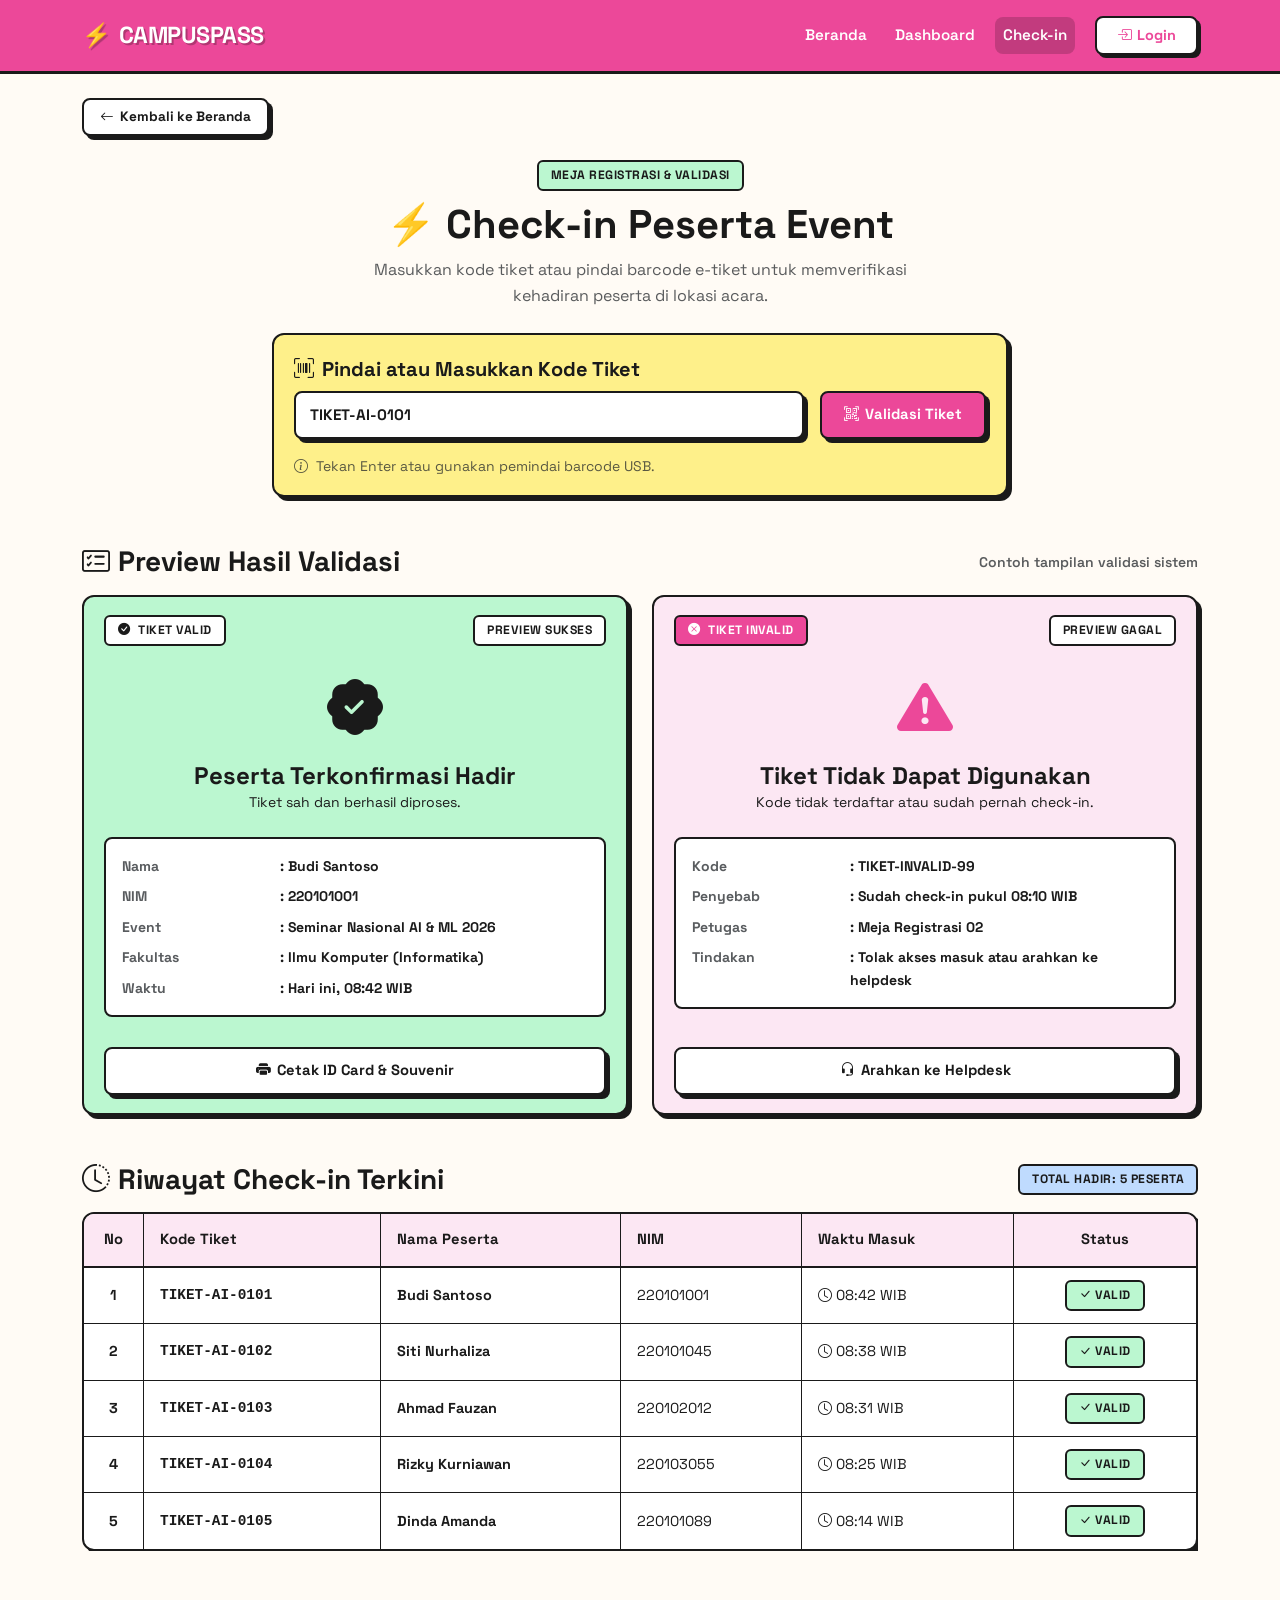
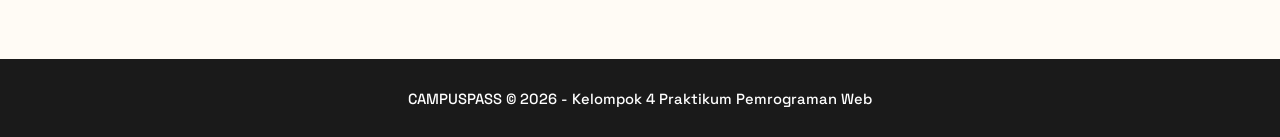
==== checkin.html @ 4d28476f "Nambahin halaman detail event sama check in cek dulu lang, kalo ada anomali WA gw aja. jalan jalan k" ====
<!DOCTYPE html>
<html lang="id">
<head>
  <meta charset="UTF-8">
  <meta name="viewport" content="width=device-width, initial-scale=1.0">
  <title>Check-in Peserta: CAMPUSPASS</title>
  <link rel="preconnect" href="https://fonts.googleapis.com">
  <link rel="preconnect" href="https://fonts.gstatic.com" crossorigin>
  <link href="https://fonts.googleapis.com/css2?family=Space+Grotesk:wght@400;500;600;700&display=swap" rel="stylesheet">
  <link href="https://cdn.jsdelivr.net/npm/bootstrap@5.3.3/dist/css/bootstrap.min.css" rel="stylesheet">
  <link href="https://cdn.jsdelivr.net/npm/bootstrap-icons@1.11.3/font/bootstrap-icons.min.css" rel="stylesheet">
  <link rel="stylesheet" href="css/style.css">
</head>
<body>

  <nav class="navbar navbar-expand-lg navbar-neo sticky-top">
    <div class="container">
      <a class="navbar-brand" href="index.html">
        <span>⚡</span> CAMPUSPASS
      </a>
      <button class="navbar-toggler navbar-toggler-neo" type="button" data-bs-toggle="collapse" data-bs-target="#navbarMain" aria-controls="navbarMain" aria-expanded="false" aria-label="Toggle navigation">
        <i class="bi bi-list fs-3"></i>
      </button>
      <div class="collapse navbar-collapse" id="navbarMain">
        <ul class="navbar-nav ms-auto me-3 gap-1">
          <li class="nav-item">
            <a class="nav-link" href="index.html">Beranda</a>
          </li>
          <li class="nav-item">
            <a class="nav-link" href="dashboard.html">Dashboard</a>
          </li>
          <li class="nav-item">
            <a class="nav-link active" href="checkin.html">Check-in</a>
          </li>
        </ul>
        <a href="login.html" class="btn-nav-login">
          <i class="bi bi-box-arrow-in-right"></i> Login
        </a>
      </div>
    </div>
  </nav>

  <main class="container py-4">

    <div class="mb-4">
      <a href="index.html" class="btn-neo btn-neo-outline btn-neo-sm">
        <i class="bi bi-arrow-left"></i> Kembali ke Beranda
      </a>
    </div>

    <div class="text-center mb-4">
      <span class="badge-neo badge-success">Meja Registrasi &amp; Validasi</span>
      <h1 class="fw-bold display-6 mb-2">⚡ Check-in Peserta Event</h1>
      <p class="text-muted mx-auto" style="max-width: 600px;">
        Masukkan kode tiket atau pindai barcode e-tiket untuk memverifikasi kehadiran peserta di lokasi acara.
      </p>
    </div>

    <div class="row justify-content-center mb-5">
      <div class="col-lg-8">
        <div class="card-neo bg-neo-yellow">
          <div class="card-body">
            <label class="form-label-neo fs-5" for="kodeTiket">
              <i class="bi bi-upc-scan me-2"></i>Pindai atau Masukkan Kode Tiket
            </label>
            <form onsubmit="event.preventDefault();" class="d-flex flex-column flex-sm-row gap-3">
              <input type="text" id="kodeTiket" class="form-control-neo text-uppercase fw-bold" placeholder="CONTOH: TIKET-AI-8821" value="TIKET-AI-0101">
              <button type="submit" class="btn-neo flex-shrink-0">
                <i class="bi bi-qr-code-scan"></i> Validasi Tiket
              </button>
            </form>
            <small class="text-muted d-block mt-3">
              <i class="bi bi-info-circle me-1"></i> Tekan Enter atau gunakan pemindai barcode USB.
            </small>
          </div>
        </div>
      </div>
    </div>

    <div class="mb-5">
      <div class="d-flex flex-wrap align-items-center justify-content-between gap-2 mb-3">
        <h3 class="fw-bold mb-0"><i class="bi bi-card-checklist me-2"></i>Preview Hasil Validasi</h3>
        <span class="text-muted small fw-semibold">Contoh tampilan validasi sistem</span>
      </div>

      <div class="row g-4">

        <div class="col-md-6">
          <div class="card-neo bg-neo-green">
            <div class="card-body">
              <div class="d-flex justify-content-between align-items-start">
                <span class="badge-neo badge-success bg-white"><i class="bi bi-check-circle-fill me-1"></i> Tiket Valid</span>
                <span class="badge-neo bg-white">Preview Sukses</span>
              </div>

              <div class="text-center py-2 mb-3">
                <i class="bi bi-patch-check-fill" style="font-size: 3.5rem;"></i>
                <h4 class="fw-bold mt-2 mb-0">Peserta Terkonfirmasi Hadir</h4>
                <p class="small mb-0">Tiket sah dan berhasil diproses.</p>
              </div>

              <div class="p-3 bg-white rounded-3 border-neo mb-3">
                <div class="row g-2 small">
                  <div class="col-4 text-muted fw-bold">Nama</div>
                  <div class="col-8 fw-bold">: Budi Santoso</div>
                  <div class="col-4 text-muted fw-bold">NIM</div>
                  <div class="col-8 fw-bold">: 220101001</div>
                  <div class="col-4 text-muted fw-bold">Event</div>
                  <div class="col-8 fw-bold">: Seminar Nasional AI &amp; ML 2026</div>
                  <div class="col-4 text-muted fw-bold">Fakultas</div>
                  <div class="col-8 fw-bold">: Ilmu Komputer (Informatika)</div>
                  <div class="col-4 text-muted fw-bold">Waktu</div>
                  <div class="col-8 fw-bold">: Hari ini, 08:42 WIB</div>
                </div>
              </div>

              <div class="card-footer-actions">
                <button type="button" class="btn-neo btn-neo-outline w-100" onclick="alert('Mencetak ID Card Peserta: Budi Santoso');">
                  <i class="bi bi-printer-fill"></i> Cetak ID Card &amp; Souvenir
                </button>
              </div>
            </div>
          </div>
        </div>

        <div class="col-md-6">
          <div class="card-neo bg-neo-pink-light">
            <div class="card-body">
              <div class="d-flex justify-content-between align-items-start">
                <span class="badge-neo bg-neo-pink text-white"><i class="bi bi-x-circle-fill me-1"></i> Tiket Invalid</span>
                <span class="badge-neo bg-white">Preview Gagal</span>
              </div>

              <div class="text-center py-2 mb-3">
                <i class="bi bi-exclamation-triangle-fill" style="font-size: 3.5rem; color: var(--pink);"></i>
                <h4 class="fw-bold mt-2 mb-0">Tiket Tidak Dapat Digunakan</h4>
                <p class="small mb-0">Kode tidak terdaftar atau sudah pernah check-in.</p>
              </div>

              <div class="p-3 bg-white rounded-3 border-neo mb-3">
                <div class="row g-2 small">
                  <div class="col-4 text-muted fw-bold">Kode</div>
                  <div class="col-8 fw-bold">: TIKET-INVALID-99</div>
                  <div class="col-4 text-muted fw-bold">Penyebab</div>
                  <div class="col-8 fw-bold">: Sudah check-in pukul 08:10 WIB</div>
                  <div class="col-4 text-muted fw-bold">Petugas</div>
                  <div class="col-8 fw-bold">: Meja Registrasi 02</div>
                  <div class="col-4 text-muted fw-bold">Tindakan</div>
                  <div class="col-8 fw-bold">: Tolak akses masuk atau arahkan ke helpdesk</div>
                </div>
              </div>

              <div class="card-footer-actions">
                <button type="button" class="btn-neo btn-neo-outline w-100" onclick="alert('Mengarahkan ke meja Helpdesk Panitia');">
                  <i class="bi bi-headset"></i> Arahkan ke Helpdesk
                </button>
              </div>
            </div>
          </div>
        </div>

      </div>
    </div>

    <div class="mb-4">
      <div class="d-flex flex-column flex-sm-row justify-content-between align-items-sm-center gap-2 mb-3">
        <h3 class="fw-bold mb-0"><i class="bi bi-clock-history me-2"></i>Riwayat Check-in Terkini</h3>
        <span class="badge-neo badge-seminar mb-0">Total Hadir: 5 Peserta</span>
      </div>

      <div class="table-responsive">
        <table class="table-neo">
          <thead>
            <tr>
              <th class="text-center" style="width: 60px;">No</th>
              <th>Kode Tiket</th>
              <th>Nama Peserta</th>
              <th>NIM</th>
              <th>Waktu Masuk</th>
              <th class="text-center">Status</th>
            </tr>
          </thead>
          <tbody>
            <tr>
              <td class="text-center fw-bold">1</td>
              <td class="font-monospace fw-bold">TIKET-AI-0101</td>
              <td class="fw-bold">Budi Santoso</td>
              <td>220101001</td>
              <td><i class="bi bi-clock me-1"></i>08:42 WIB</td>
              <td class="text-center"><span class="badge-neo badge-success mb-0"><i class="bi bi-check-lg"></i> Valid</span></td>
            </tr>
            <tr>
              <td class="text-center fw-bold">2</td>
              <td class="font-monospace fw-bold">TIKET-AI-0102</td>
              <td class="fw-bold">Siti Nurhaliza</td>
              <td>220101045</td>
              <td><i class="bi bi-clock me-1"></i>08:38 WIB</td>
              <td class="text-center"><span class="badge-neo badge-success mb-0"><i class="bi bi-check-lg"></i> Valid</span></td>
            </tr>
            <tr>
              <td class="text-center fw-bold">3</td>
              <td class="font-monospace fw-bold">TIKET-AI-0103</td>
              <td class="fw-bold">Ahmad Fauzan</td>
              <td>220102012</td>
              <td><i class="bi bi-clock me-1"></i>08:31 WIB</td>
              <td class="text-center"><span class="badge-neo badge-success mb-0"><i class="bi bi-check-lg"></i> Valid</span></td>
            </tr>
            <tr>
              <td class="text-center fw-bold">4</td>
              <td class="font-monospace fw-bold">TIKET-AI-0104</td>
              <td class="fw-bold">Rizky Kurniawan</td>
              <td>220103055</td>
              <td><i class="bi bi-clock me-1"></i>08:25 WIB</td>
              <td class="text-center"><span class="badge-neo badge-success mb-0"><i class="bi bi-check-lg"></i> Valid</span></td>
            </tr>
            <tr>
              <td class="text-center fw-bold">5</td>
              <td class="font-monospace fw-bold">TIKET-AI-0105</td>
              <td class="fw-bold">Dinda Amanda</td>
              <td>220101089</td>
              <td><i class="bi bi-clock me-1"></i>08:14 WIB</td>
              <td class="text-center"><span class="badge-neo badge-success mb-0"><i class="bi bi-check-lg"></i> Valid</span></td>
            </tr>
          </tbody>
        </table>
      </div>
    </div>

  </main>

  <footer class="footer-neo">
    <div class="container">
      <p class="mb-0">CAMPUSPASS &copy; 2026 - Kelompok 4 Praktikum Pemrograman Web</p>
    </div>
  </footer>

  <script src="https://cdn.jsdelivr.net/npm/bootstrap@5.3.3/dist/js/bootstrap.bundle.min.js"></script>
</body>
</html>
---- css/style.css ----
/* ==========================================================
   CAMPUSPASS - Neo Brutalism Theme
   Style: Pastel colors, thick borders, playful feel, pink hot accent
   Font: Space Grotesk
   ========================================================== */

@import url('https://fonts.googleapis.com/css2?family=Space+Grotesk:wght@400;500;600;700&display=swap');

/* --- Root Design Tokens --- */
:root {
  --pink: #EC4899;
  --pink-light: #FCE7F3;
  --yellow: #FEF08A;
  --green: #BBF7D0;
  --blue: #BFDBFE;
  --purple: #DDD6FE;
  --orange: #FED7AA;
  --bg: #FFFBF5;
  --text: #1a1a1a;
  --border: #1a1a1a;
  --shadow: 4px 4px 0px #1a1a1a;
  --shadow-lg: 6px 6px 0px #1a1a1a;
  --radius: 12px;
}

/* --- Base & Reset --- */
*,
*::before,
*::after {
  box-sizing: border-box;
}

body {
  margin: 0;
  font-family: 'Space Grotesk', -apple-system, BlinkMacSystemFont, sans-serif;
  background-color: var(--bg);
  color: var(--text);
  line-height: 1.6;
  -webkit-font-smoothing: antialiased;
}

a {
  color: var(--text);
  text-decoration: none;
  transition: all 0.15s ease;
}

a:hover {
  color: var(--pink);
}

::selection {
  background: var(--yellow);
  color: var(--text);
}

/* --- Navbar Neo --- */
.navbar-neo,
.navbar-campuspass {
  background: var(--pink);
  border-bottom: 3px solid var(--border);
  padding: 12px 0;
  position: sticky;
  top: 0;
  z-index: 1020;
}

.navbar-neo .navbar-brand,
.navbar-campuspass .navbar-brand {
  font-weight: 700;
  font-size: 1.45rem;
  color: #fff !important;
  text-shadow: 2px 2px 0px rgba(0, 0, 0, 0.25);
  display: inline-flex;
  align-items: center;
  gap: 8px;
  letter-spacing: -0.02em;
}

.navbar-neo .navbar-brand:hover,
.navbar-campuspass .navbar-brand:hover {
  transform: translateY(-1px);
}

.navbar-neo .nav-link,
.navbar-campuspass .nav-link {
  color: #fff !important;
  font-weight: 600;
  font-size: 0.95rem;
  margin: 0 4px;
  padding: 6px 14px;
  border-radius: 8px;
  transition: all 0.15s ease;
}

.navbar-neo .nav-link:hover,
.navbar-campuspass .nav-link:hover {
  background: rgba(255, 255, 255, 0.25);
  transform: translateY(-1px);
}

.navbar-neo .nav-link.active,
.navbar-campuspass .nav-link.active {
  background: rgba(0, 0, 0, 0.18);
}

.btn-nav-login {
  background: #fff;
  color: var(--pink) !important;
  font-weight: 700;
  font-size: 0.9rem;
  border: 2.5px solid var(--border);
  border-radius: 8px;
  padding: 6px 20px;
  box-shadow: 3px 3px 0px var(--border);
  display: inline-flex;
  align-items: center;
  gap: 6px;
  transition: all 0.15s ease;
  text-decoration: none;
}

.btn-nav-login:hover {
  transform: translate(1.5px, 1.5px);
  box-shadow: 1.5px 1.5px 0px var(--border);
  color: var(--pink) !important;
}

.navbar-toggler-neo,
.navbar-campuspass .navbar-toggler {
  border: 2.5px solid #fff;
  background: transparent;
  padding: 4px 10px;
  border-radius: 8px;
  color: #fff;
}

.navbar-toggler-neo:focus,
.navbar-campuspass .navbar-toggler:focus {
  box-shadow: 0 0 0 2px #fff;
  outline: none;
}

/* --- Hero Section --- */
.hero-section {
  padding: 60px 0 36px;
  text-align: center;
}

.hero-section h1 {
  font-size: clamp(2rem, 5vw, 3.25rem);
  font-weight: 700;
  line-height: 1.2;
  margin-bottom: 16px;
  color: var(--text);
}

.hero-section h1 span {
  background: var(--yellow);
  padding: 2px 12px;
  border-radius: 8px;
  border: 2.5px solid var(--border);
  display: inline-block;
}

.hero-subtitle {
  font-size: 1.15rem;
  color: #4b5563;
  max-width: 580px;
  margin: 0 auto 28px;
  font-weight: 500;
}

.search-box,
.hero-search {
  max-width: 520px;
  margin: 0 auto;
  position: relative;
}

.search-box input {
  width: 100%;
  padding: 14px 20px 14px 48px;
  border: 2.5px solid var(--border);
  border-radius: var(--radius);
  box-shadow: var(--shadow);
  font-size: 1rem;
  font-family: 'Space Grotesk', sans-serif;
  background: #fff;
  color: var(--text);
  transition: all 0.15s ease;
}

.search-box input:focus {
  outline: none;
  box-shadow: var(--shadow-lg);
  transform: translate(-1px, -1px);
}

.search-box i {
  position: absolute;
  left: 18px;
  top: 50%;
  transform: translateY(-50%);
  font-size: 1.2rem;
  color: #6b7280;
  pointer-events: none;
}

/* --- Stats Row --- */
.stats-row {
  display: flex;
  justify-content: center;
  gap: 24px;
  margin: 32px 0 44px;
  flex-wrap: wrap;
}

.stat-card {
  border: 2.5px solid var(--border);
  border-radius: var(--radius);
  box-shadow: var(--shadow);
  padding: 18px 32px;
  text-align: center;
  min-width: 170px;
  flex: 1 1 180px;
  max-width: 240px;
  transition: transform 0.15s ease;
}

.stat-card:hover {
  transform: translate(-2px, -2px);
  box-shadow: var(--shadow-lg);
}

.stat-card:nth-child(1) { background: var(--green); }
.stat-card:nth-child(2) { background: var(--blue); }
.stat-card:nth-child(3) { background: var(--purple); }
.stat-card:nth-child(4) { background: var(--orange); }

.stat-card .stat-num,
.stat-card .stat-number {
  font-size: 2rem;
  font-weight: 700;
  line-height: 1.1;
  color: var(--text);
}

.stat-card .stat-label {
  font-size: 0.9rem;
  font-weight: 600;
  color: #374151;
  margin-top: 4px;
}

/* --- Section Heading --- */
.section-heading,
.section-header {
  font-size: 1.85rem;
  font-weight: 700;
  margin-bottom: 28px;
  display: flex;
  align-items: center;
  justify-content: space-between;
  flex-wrap: wrap;
  gap: 12px;
}

.section-heading span,
.section-header h2 span {
  background: var(--pink-light);
  padding: 4px 14px;
  border-radius: 8px;
  border: 2.5px solid var(--border);
  display: inline-block;
}

/* --- Event Cards & Card Neo --- */
.event-card,
.card-neo,
.card-campuspass {
  background: #fff;
  border: 2.5px solid var(--border);
  border-radius: var(--radius);
  box-shadow: var(--shadow);
  overflow: hidden;
  transition: all 0.15s ease;
  height: 100%;
  display: flex;
  flex-direction: column;
}

.event-card:hover,
.card-neo:hover,
.card-campuspass:hover {
  transform: translate(-2px, -2px);
  box-shadow: 8px 8px 0px var(--border);
}

.event-card img,
.card-campuspass .card-img-top {
  width: 100%;
  height: 180px;
  object-fit: cover;
  border-bottom: 2.5px solid var(--border);
  background-color: var(--pink-light);
}

.event-card .card-body,
.card-neo .card-body,
.card-campuspass .card-body {
  padding: 18px 20px;
  flex: 1;
  display: flex;
  flex-direction: column;
}

.event-card .card-title,
.card-neo .card-title,
.card-campuspass .card-title {
  font-weight: 700;
  font-size: 1.1rem;
  margin-bottom: 8px;
  color: var(--text);
  line-height: 1.35;
}

.event-card .card-text,
.card-neo .card-text {
  font-size: 0.88rem;
  color: #4b5563;
  margin-bottom: 12px;
}

.event-card .card-meta,
.card-meta {
  font-size: 0.88rem;
  color: #4b5563;
  margin-bottom: 6px;
  display: flex;
  align-items: center;
  gap: 8px;
}

.event-card .card-meta i,
.card-meta i {
  color: var(--text);
}

.card-footer-actions {
  margin-top: auto;
  padding-top: 14px;
}

/* --- Badges --- */
.badge-neo,
.badge-seminar,
.badge-workshop,
.badge-lomba,
.badge-webinar {
  display: inline-block;
  padding: 4px 12px;
  border-radius: 6px;
  border: 2px solid var(--border);
  font-weight: 700;
  font-size: 0.76rem;
  text-transform: uppercase;
  letter-spacing: 0.5px;
  margin-bottom: 10px;
  color: var(--text);
  width: fit-content;
}

.badge-seminar { background: var(--blue); }
.badge-workshop { background: var(--green); }
.badge-lomba { background: var(--yellow); }
.badge-webinar { background: var(--purple); }
.badge-pending { background: var(--yellow); border: 2px solid var(--border); }
.badge-success { background: var(--green); border: 2px solid var(--border); color: var(--text); }
.badge-danger { background: var(--pink-light); border: 2px solid var(--border); color: var(--text); }

/* --- Quota Bar --- */
.quota-bar,
.progress-campuspass {
  height: 12px;
  background: #fff;
  border-radius: 99px;
  border: 2px solid var(--border);
  overflow: hidden;
  margin-bottom: 6px;
}

.quota-bar-fill,
.progress-campuspass .progress-bar {
  height: 100%;
  background: var(--pink);
  border-radius: 99px;
  transition: width 0.3s ease;
}

.quota-text {
  font-size: 0.8rem;
  color: #4b5563;
  font-weight: 600;
  display: flex;
  justify-content: space-between;
  margin-bottom: 4px;
}

/* --- Buttons Neo --- */
.btn-neo,
.btn-accent {
  display: inline-flex;
  align-items: center;
  justify-content: center;
  gap: 6px;
  padding: 10px 22px;
  background: var(--pink);
  color: #fff;
  font-weight: 700;
  border: 2.5px solid var(--border);
  border-radius: 8px;
  box-shadow: var(--shadow);
  text-decoration: none;
  transition: all 0.15s ease;
  font-family: 'Space Grotesk', sans-serif;
  font-size: 0.92rem;
  cursor: pointer;
  text-align: center;
}

.btn-neo:hover,
.btn-accent:hover {
  transform: translate(2px, 2px);
  box-shadow: 2px 2px 0px var(--border);
  color: #fff;
}

.btn-neo:active,
.btn-accent:active {
  transform: translate(4px, 4px);
  box-shadow: 0px 0px 0px var(--border);
}

.btn-neo-sm,
.btn-accent.btn-sm,
.btn-outline-accent.btn-sm {
  padding: 6px 16px;
  font-size: 0.85rem;
  box-shadow: 3px 3px 0px var(--border);
}

.btn-neo-sm:hover,
.btn-accent.btn-sm:hover,
.btn-outline-accent.btn-sm:hover {
  transform: translate(1.5px, 1.5px);
  box-shadow: 1.5px 1.5px 0px var(--border);
}

.btn-neo-outline,
.btn-outline-accent {
  background: #fff;
  color: var(--text);
  border: 2.5px solid var(--border);
  font-weight: 700;
  border-radius: 8px;
  box-shadow: var(--shadow);
  display: inline-flex;
  align-items: center;
  justify-content: center;
  gap: 6px;
  transition: all 0.15s ease;
  text-decoration: none;
}

.btn-neo-outline:hover,
.btn-outline-accent:hover {
  background: #fdf2f8;
  color: var(--text);
  transform: translate(2px, 2px);
  box-shadow: 2px 2px 0px var(--border);
}

.btn-neo-success {
  background: var(--green);
  color: var(--text);
  border: 2.5px solid var(--border);
  box-shadow: var(--shadow);
}

.btn-neo-success:hover {
  background: #86efac;
  color: var(--text);
  transform: translate(2px, 2px);
  box-shadow: 2px 2px 0px var(--border);
}

.btn-neo-danger {
  background: var(--pink);
  color: #fff;
  border: 2.5px solid var(--border);
  box-shadow: var(--shadow);
}

.btn-neo-danger:hover {
  background: #db2777;
  color: #fff;
  transform: translate(2px, 2px);
  box-shadow: 2px 2px 0px var(--border);
}

.btn-neo-secondary {
  background: var(--yellow);
  color: var(--text);
  border: 2.5px solid var(--border);
  box-shadow: var(--shadow);
}

.btn-neo-secondary:hover {
  background: #fde047;
  color: var(--text);
  transform: translate(2px, 2px);
  box-shadow: 2px 2px 0px var(--border);
}

/* --- Form Inputs Neo --- */
.form-label-neo,
.form-label-dark {
  display: block;
  font-weight: 700;
  font-size: 0.92rem;
  margin-bottom: 6px;
  color: var(--text);
}

.form-control-neo,
.form-select-neo,
.form-control-dark {
  width: 100%;
  background: #fff;
  border: 2.5px solid var(--border);
  border-radius: 8px;
  box-shadow: var(--shadow);
  font-family: 'Space Grotesk', sans-serif;
  font-size: 0.95rem;
  color: var(--text);
  padding: 10px 14px;
  transition: all 0.15s ease;
}

.form-control-neo:focus,
.form-select-neo:focus,
.form-control-dark:focus {
  outline: none;
  border-color: var(--border);
  box-shadow: var(--shadow-lg);
  background: #fff;
  color: var(--text);
}

.form-control-neo::placeholder,
.form-control-dark::placeholder {
  color: #9ca3af;
}

/* Input Group Neo */
.input-group-neo {
  display: flex;
  align-items: stretch;
}

.input-group-neo .input-group-text,
.input-group-dark .input-group-text {
  background: var(--yellow);
  border: 2.5px solid var(--border);
  border-right: none;
  border-radius: 8px 0 0 8px;
  font-weight: 700;
  color: var(--text);
  padding: 10px 14px;
}

.input-group-neo .form-control-neo,
.input-group-dark .form-control-dark {
  border-radius: 0 8px 8px 0;
}

/* Password Toggle Neo */
.password-toggle-neo,
.password-toggle {
  position: relative;
}

.password-toggle-neo .form-control-neo,
.password-toggle .form-control-dark {
  padding-right: 44px;
}

.password-toggle-neo .toggle-btn-neo,
.password-toggle .toggle-btn {
  position: absolute;
  right: 12px;
  top: 50%;
  transform: translateY(-50%);
  background: transparent;
  border: none;
  color: #6b7280;
  cursor: pointer;
  padding: 4px 6px;
  font-size: 1.1rem;
}

.password-toggle-neo .toggle-btn-neo:hover,
.password-toggle .toggle-btn:hover {
  color: var(--text);
}

/* --- Table Neo --- */
.table-neo-wrapper {
  border: 2.5px solid var(--border);
  border-radius: var(--radius);
  box-shadow: var(--shadow);
  overflow-x: auto;
  background: #fff;
}

.table-neo,
.table-campuspass {
  width: 100%;
  border-collapse: separate;
  border-spacing: 0;
  margin-bottom: 0;
  background: #fff;
  border: 2.5px solid var(--border);
  border-radius: var(--radius);
  box-shadow: var(--shadow);
  overflow: hidden;
}

.table-neo thead th,
.table-campuspass thead th {
  background: var(--pink-light);
  color: var(--text);
  font-weight: 700;
  border-bottom: 2.5px solid var(--border);
  border-right: 1.5px solid var(--border);
  padding: 14px 16px;
  text-align: left;
  font-size: 0.92rem;
}

.table-neo thead th:last-child,
.table-campuspass thead th:last-child {
  border-right: none;
}

.table-neo tbody td,
.table-campuspass tbody td {
  padding: 12px 16px;
  border-bottom: 1.5px solid var(--border);
  border-right: 1.5px solid var(--border);
  vertical-align: middle;
  font-size: 0.9rem;
  color: var(--text);
}

.table-neo tbody td:last-child,
.table-campuspass tbody td:last-child {
  border-right: none;
}

.table-neo tbody tr:last-child td,
.table-campuspass tbody tr:last-child td {
  border-bottom: none;
}

.table-neo tbody tr:hover,
.table-campuspass tbody tr:hover {
  background: #fefce8;
}

/* --- Footer Neo --- */
.footer-neo,
.footer-campuspass {
  background: #1a1a1a;
  color: #fff;
  text-align: center;
  padding: 26px 0;
  margin-top: 60px;
  border-top: 3px solid var(--border);
  font-weight: 500;
  font-size: 0.92rem;
}

.footer-neo a,
.footer-campuspass a {
  color: var(--yellow);
  text-decoration: underline;
}

/* --- Login Page Elements --- */
.login-wrapper {
  min-height: calc(100vh - 170px);
  display: flex;
  align-items: center;
  justify-content: center;
  padding: 40px 15px;
}

.login-card-neo {
  width: 100%;
  max-width: 440px;
  background: #fff;
  border: 2.5px solid var(--border);
  border-radius: var(--radius);
  box-shadow: var(--shadow-lg);
  overflow: hidden;
}

.login-card-header {
  background: var(--yellow);
  border-bottom: 2.5px solid var(--border);
  padding: 24px 20px 20px;
  text-align: center;
}

.login-card-header.pink {
  background: var(--pink-light);
}

.login-card-header h2 {
  font-size: 1.5rem;
  font-weight: 700;
  margin-bottom: 4px;
  color: var(--text);
}

.login-card-header p {
  font-size: 0.88rem;
  color: #4b5563;
  margin-bottom: 0;
  font-weight: 500;
}

.login-card-body {
  padding: 28px 24px 24px;
}

.login-footer-text {
  text-align: center;
  font-size: 0.88rem;
  color: #6b7280;
  margin-top: 20px;
  margin-bottom: 0;
}

.login-footer-text a {
  color: var(--pink);
  font-weight: 700;
}

.login-footer-text a:hover {
  text-decoration: underline;
}

/* --- Utility Classes --- */
.bg-neo-pink { background-color: var(--pink) !important; }
.bg-neo-pink-light { background-color: var(--pink-light) !important; }
.bg-neo-yellow { background-color: var(--yellow) !important; }
.bg-neo-green { background-color: var(--green) !important; }
.bg-neo-blue { background-color: var(--blue) !important; }
.bg-neo-purple { background-color: var(--purple) !important; }
.bg-neo-orange { background-color: var(--orange) !important; }
.text-neo-pink { color: var(--pink) !important; }

.shadow-neo { box-shadow: var(--shadow) !important; }
.shadow-neo-lg { box-shadow: var(--shadow-lg) !important; }
.border-neo { border: 2.5px solid var(--border) !important; }

/* Responsive Adjustments */
@media (max-width: 768px) {
  .hero-section {
    padding: 40px 0 24px;
  }
  .hero-section h1 {
    font-size: 2.1rem;
  }
  .stats-row {
    gap: 12px;
  }
  .stat-card {
    min-width: 140px;
    padding: 14px 18px;
  }
  .section-heading,
  .section-header {
    font-size: 1.5rem;
  }
}
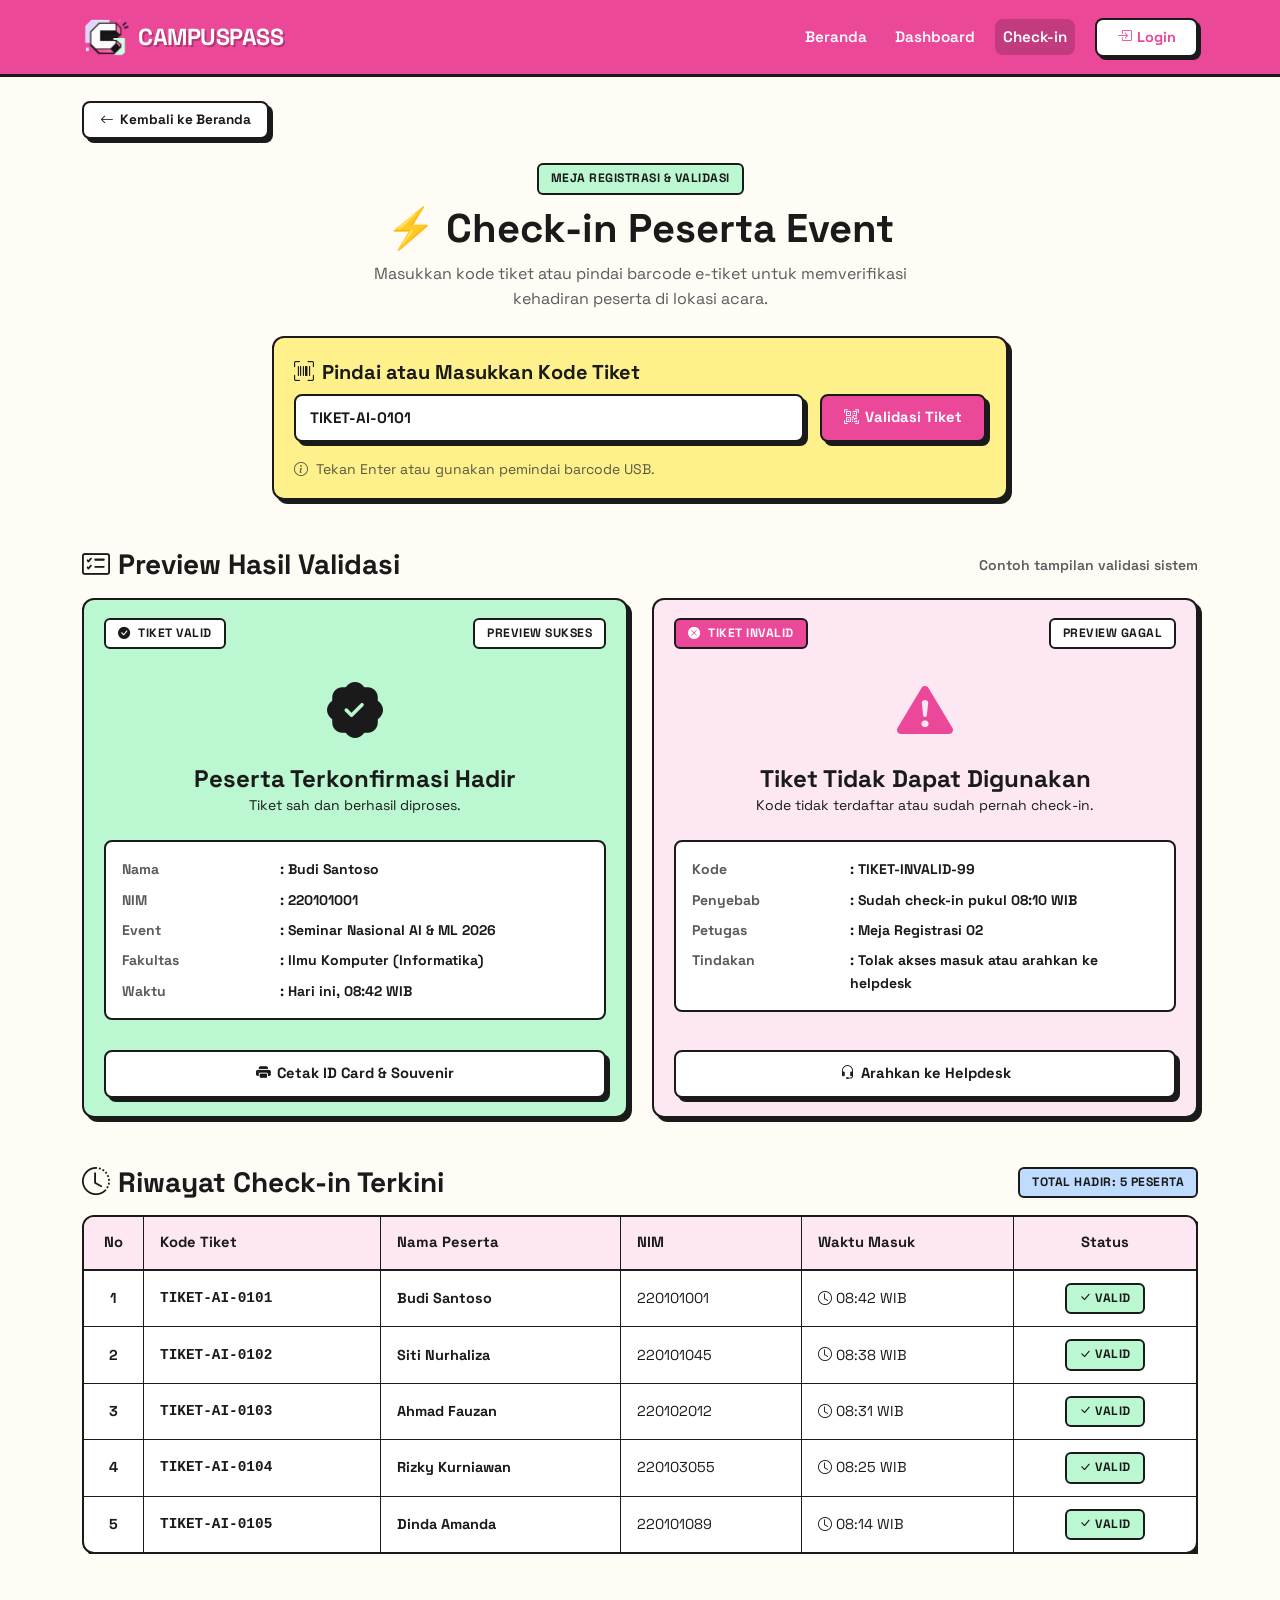
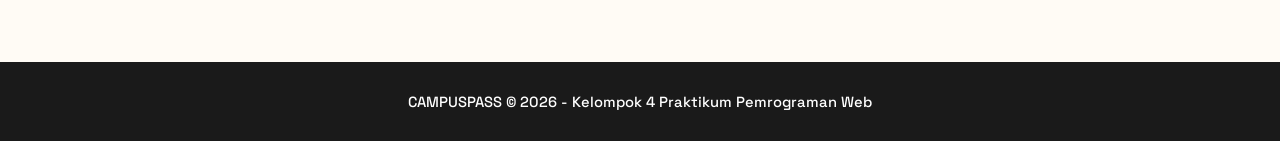
==== commit 74e746b9: "ganti ikon jadi logo Jalan jalan ke pasar lama pulangnya naik delman wahai galang putra pratama a" ====
--- a/checkin.html
+++ b/checkin.html
@@ -16,7 +16,7 @@
   <nav class="navbar navbar-expand-lg navbar-neo sticky-top">
     <div class="container">
       <a class="navbar-brand" href="index.html">
-        <span>⚡</span> CAMPUSPASS
+        <span><img src="img/icon.jpeg" alt="CAMPUSPASS Logo" class="navbar-logo"></span> CAMPUSPASS
       </a>
       <button class="navbar-toggler navbar-toggler-neo" type="button" data-bs-toggle="collapse" data-bs-target="#navbarMain" aria-controls="navbarMain" aria-expanded="false" aria-label="Toggle navigation">
         <i class="bi bi-list fs-3"></i>
@@ -236,4 +236,4 @@
 
   <script src="https://cdn.jsdelivr.net/npm/bootstrap@5.3.3/dist/js/bootstrap.bundle.min.js"></script>
 </body>
-</html>+</html>
--- a/css/style.css
+++ b/css/style.css
@@ -37,6 +37,11 @@
   color: var(--text);
   line-height: 1.6;
   -webkit-font-smoothing: antialiased;
+}
+
+nav div a img {
+  max-height: 40px;
+  object-fit: contain;
 }
 
 a {
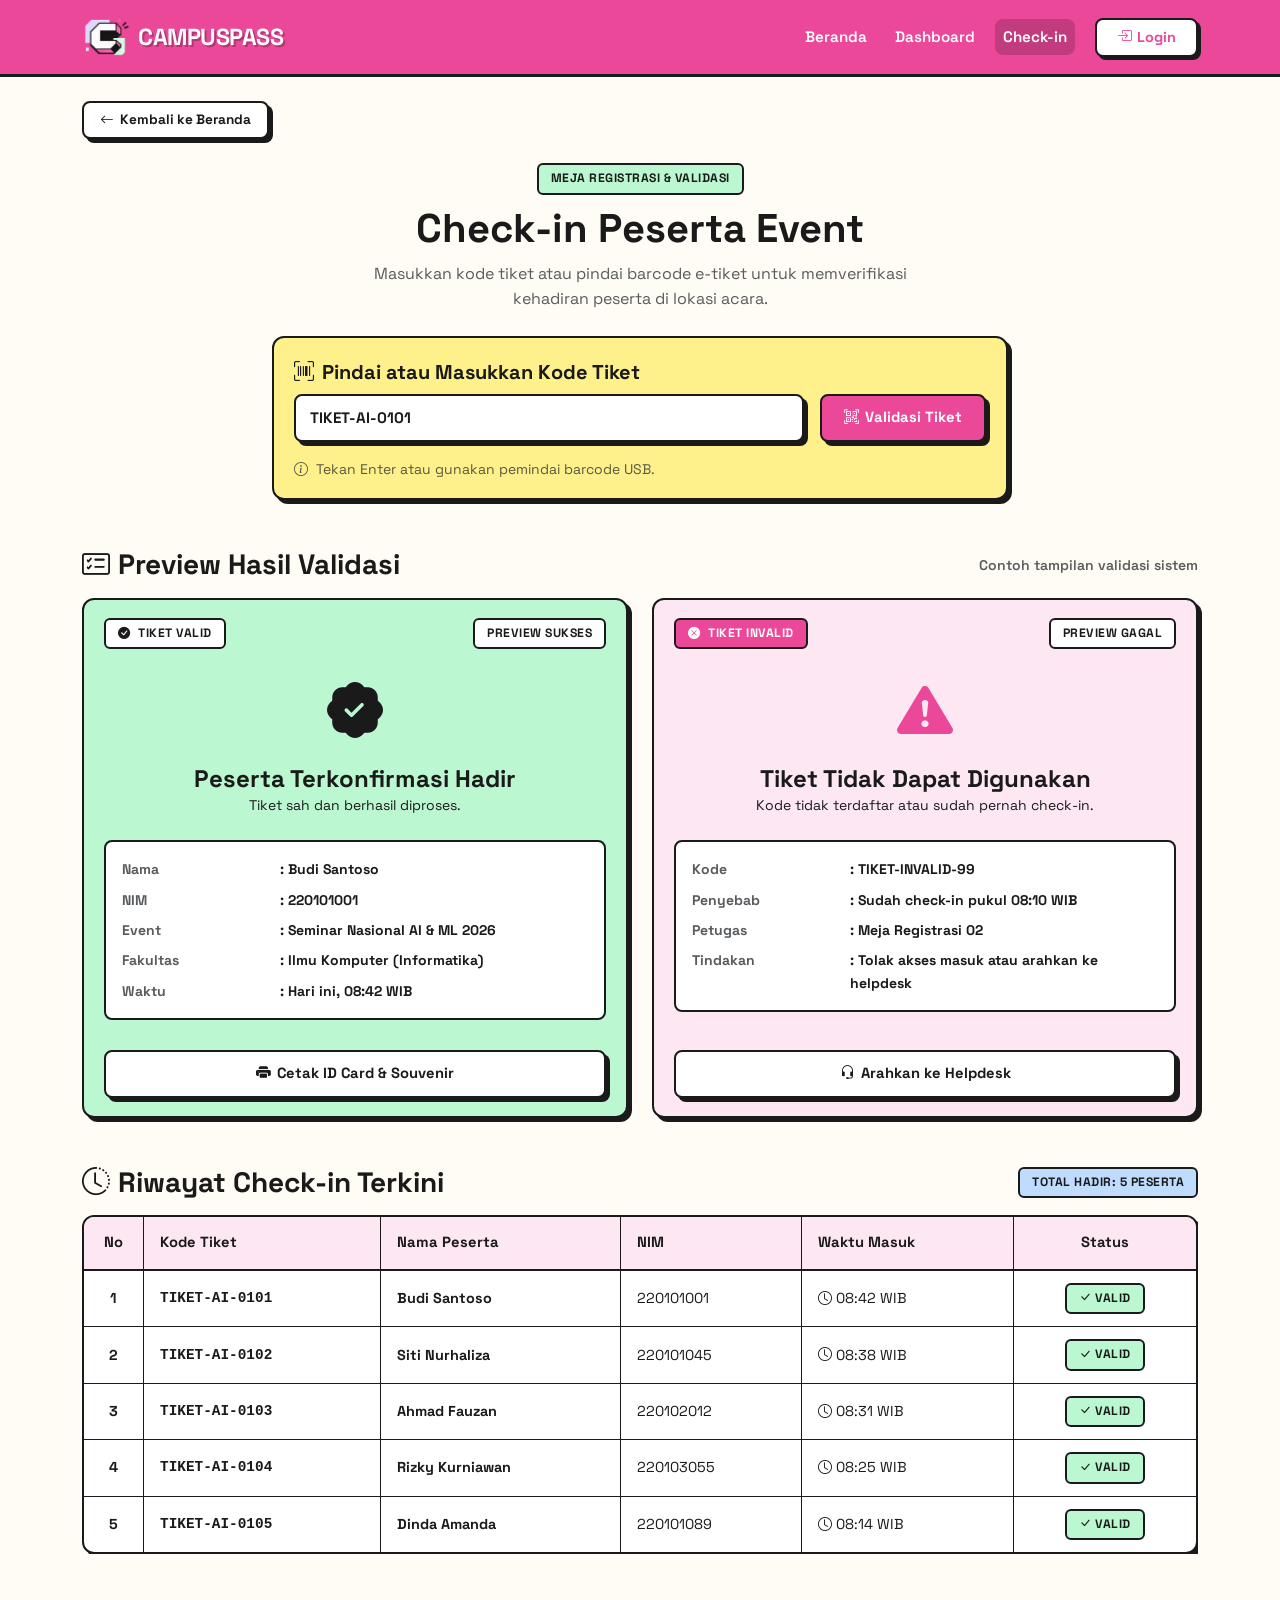
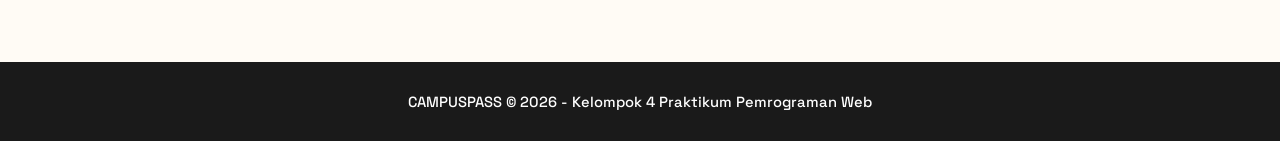
==== commit a7749a27: "Ngapus emot Jelek lang kata gw, lu liat aja itu emote warnanya kuning berbentuk halilintar. itu tuh " ====
--- a/checkin.html
+++ b/checkin.html
@@ -50,7 +50,7 @@
 
     <div class="text-center mb-4">
       <span class="badge-neo badge-success">Meja Registrasi &amp; Validasi</span>
-      <h1 class="fw-bold display-6 mb-2">⚡ Check-in Peserta Event</h1>
+      <h1 class="fw-bold display-6 mb-2">Check-in Peserta Event</h1>
       <p class="text-muted mx-auto" style="max-width: 600px;">
         Masukkan kode tiket atau pindai barcode e-tiket untuk memverifikasi kehadiran peserta di lokasi acara.
       </p>
